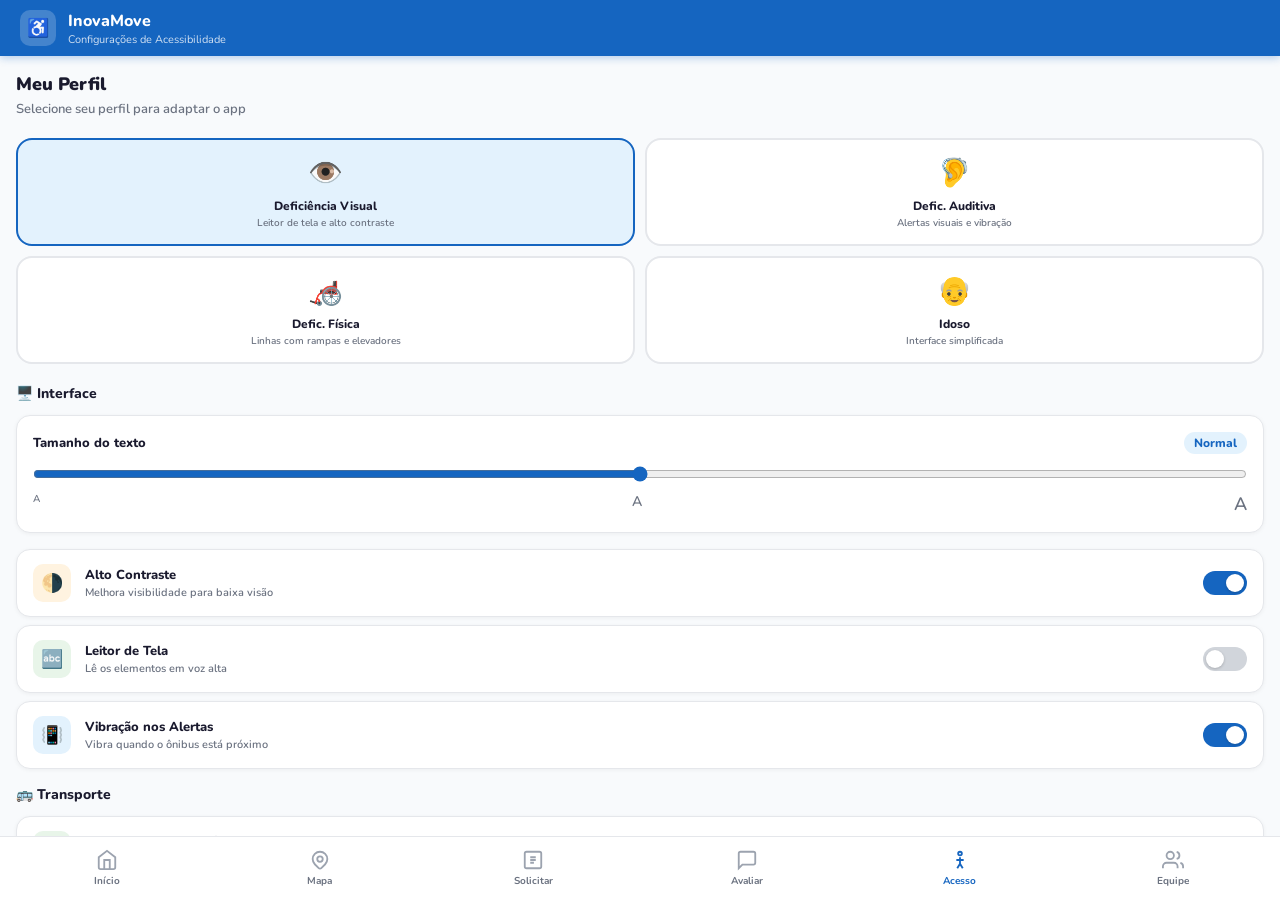
==== acessibilidade.html @ 270d5763 "Add files via upload" ====
<!DOCTYPE html>
<html lang="pt-BR">
<head>
  <meta charset="UTF-8">
  <meta name="viewport" content="width=device-width, initial-scale=1.0">
  <title>InovaMove - Acessibilidade</title>
  <link rel="preconnect" href="https://fonts.googleapis.com">
  <link href="https://fonts.googleapis.com/css2?family=Nunito:wght@400;600;700;800;900&display=swap" rel="stylesheet">
  <style>
    *{margin:0;padding:0;box-sizing:border-box;}
    :root{
      --blue:#1565C0;--blue-light:#1976D2;--blue-pale:#E3F2FD;
      --green:#2E7D32;--green-light:#4CAF50;
      --text:#1a1a2e;--text-muted:#6b7280;--border:#e5e7eb;
      --bg:#f8fafc;--white:#ffffff;
    }
    body{font-family:'Nunito',sans-serif;background:var(--bg);display:flex;flex-direction:column;height:100vh;overflow:hidden;color:var(--text);}
    header{background:var(--blue);color:white;padding:0 20px;height:56px;display:flex;align-items:center;gap:12px;flex-shrink:0;box-shadow:0 2px 8px rgba(21,101,192,0.3);}
    .header-icon{width:36px;height:36px;background:rgba(255,255,255,0.2);border-radius:10px;display:flex;align-items:center;justify-content:center;font-size:18px;}
    .header-text h1{font-size:16px;font-weight:800;}
    .header-text p{font-size:11px;opacity:0.8;}
    .main{flex:1;overflow-y:auto;padding:16px 16px 80px;}
    .main::-webkit-scrollbar{width:3px;}
    .main::-webkit-scrollbar-thumb{background:var(--border);border-radius:3px;}

    .page-title{font-size:18px;font-weight:900;color:var(--text);margin-bottom:4px;}
    .page-sub{font-size:13px;color:var(--text-muted);font-weight:600;margin-bottom:20px;}

    /* Perfil selector */
    .perfil-grid{display:grid;grid-template-columns:1fr 1fr;gap:10px;margin-bottom:20px;}
    .perfil-card{background:white;border-radius:16px;padding:14px;border:2px solid var(--border);cursor:pointer;text-align:center;transition:all 0.2s;}
    .perfil-card.selected{border-color:var(--blue);background:var(--blue-pale);}
    .perfil-card .emoji{font-size:28px;margin-bottom:6px;}
    .perfil-card .nome{font-size:12px;font-weight:800;color:var(--text);}
    .perfil-card .desc{font-size:10px;color:var(--text-muted);font-weight:600;margin-top:2px;}

    /* Section */
    .section-title{font-size:14px;font-weight:800;color:var(--text);margin-bottom:12px;display:flex;align-items:center;gap:6px;}

    /* Toggle card */
    .toggle-card{background:white;border-radius:14px;border:1px solid var(--border);margin-bottom:8px;overflow:hidden;box-shadow:0 1px 4px rgba(0,0,0,0.05);}
    .toggle-row{display:flex;align-items:center;gap:14px;padding:14px 16px;}
    .toggle-icon{width:38px;height:38px;border-radius:10px;display:flex;align-items:center;justify-content:center;font-size:18px;flex-shrink:0;}
    .toggle-info{flex:1;}
    .toggle-name{font-size:13px;font-weight:800;color:var(--text);}
    .toggle-desc{font-size:11px;color:var(--text-muted);font-weight:600;margin-top:1px;}
    .toggle-switch{position:relative;width:44px;height:24px;flex-shrink:0;}
    .toggle-switch input{opacity:0;width:0;height:0;}
    .slider{position:absolute;inset:0;background:#d1d5db;border-radius:24px;cursor:pointer;transition:0.3s;}
    .slider:before{content:"";position:absolute;height:18px;width:18px;left:3px;bottom:3px;background:white;border-radius:50%;transition:0.3s;box-shadow:0 1px 3px rgba(0,0,0,0.2);}
    input:checked+.slider{background:var(--blue);}
    input:checked+.slider:before{transform:translateX(20px);}

    /* Font size slider */
    .slider-card{background:white;border-radius:14px;border:1px solid var(--border);padding:16px;margin-bottom:16px;box-shadow:0 1px 4px rgba(0,0,0,0.05);}
    .slider-label{display:flex;justify-content:space-between;align-items:center;margin-bottom:12px;}
    .slider-label span{font-size:13px;font-weight:800;}
    .slider-label .val{background:var(--blue-pale);color:var(--blue);padding:3px 10px;border-radius:20px;font-size:12px;font-weight:800;}
    input[type=range]{width:100%;accent-color:var(--blue);}

    /* Save button */
    .save-btn{width:100%;padding:15px;background:var(--blue);color:white;border:none;border-radius:14px;font-size:15px;font-weight:800;cursor:pointer;margin-top:20px;font-family:'Nunito',sans-serif;transition:opacity 0.2s;box-shadow:0 4px 12px rgba(21,101,192,0.3);}
    .save-btn:hover{opacity:0.9;}

    nav{background:white;border-top:1px solid var(--border);display:flex;height:64px;flex-shrink:0;position:fixed;bottom:0;left:0;right:0;}
    .nav-item{flex:1;display:flex;flex-direction:column;align-items:center;justify-content:center;gap:3px;color:var(--text-muted);font-size:10px;font-weight:700;text-decoration:none;cursor:pointer;transition:color 0.2s;border:none;background:none;font-family:'Nunito',sans-serif;}
    .nav-item.active{color:var(--blue);}
    .nav-item svg{width:22px;height:22px;}

    /* Toast */
    .toast{position:fixed;bottom:80px;left:50%;transform:translateX(-50%) translateY(20px);background:var(--green);color:white;padding:10px 24px;border-radius:20px;font-size:13px;font-weight:700;opacity:0;transition:all 0.3s;z-index:999;white-space:nowrap;}
    .toast.show{opacity:1;transform:translateX(-50%) translateY(0);}
  </style>
</head>
<body>
<header>
  <div class="header-icon">♿</div>
  <div class="header-text"><h1>InovaMove</h1><p>Configurações de Acessibilidade</p></div>
</header>

<div class="main">
  <div class="page-title">Meu Perfil</div>
  <div class="page-sub">Selecione seu perfil para adaptar o app</div>

  <div class="perfil-grid">
    <div class="perfil-card selected" onclick="selecionarPerfil(this)">
      <div class="emoji">👁️</div>
      <div class="nome">Deficiência Visual</div>
      <div class="desc">Leitor de tela e alto contraste</div>
    </div>
    <div class="perfil-card" onclick="selecionarPerfil(this)">
      <div class="emoji">🦻</div>
      <div class="nome">Defic. Auditiva</div>
      <div class="desc">Alertas visuais e vibração</div>
    </div>
    <div class="perfil-card" onclick="selecionarPerfil(this)">
      <div class="emoji">🦽</div>
      <div class="nome">Defic. Física</div>
      <div class="desc">Linhas com rampas e elevadores</div>
    </div>
    <div class="perfil-card" onclick="selecionarPerfil(this)">
      <div class="emoji">👴</div>
      <div class="nome">Idoso</div>
      <div class="desc">Interface simplificada</div>
    </div>
  </div>

  <div class="section-title">🖥️ Interface</div>

  <div class="slider-card">
    <div class="slider-label">
      <span>Tamanho do texto</span>
      <span class="val" id="font-val">Normal</span>
    </div>
    <input type="range" min="1" max="3" value="2" oninput="updateFont(this.value)">
    <div style="display:flex;justify-content:space-between;margin-top:4px;">
      <span style="font-size:10px;color:var(--text-muted);font-weight:600;">A</span>
      <span style="font-size:14px;color:var(--text-muted);font-weight:600;">A</span>
      <span style="font-size:18px;color:var(--text-muted);font-weight:600;">A</span>
    </div>
  </div>

  <div class="toggle-card">
    <div class="toggle-row">
      <div class="toggle-icon" style="background:#FFF3E0">🌗</div>
      <div class="toggle-info">
        <div class="toggle-name">Alto Contraste</div>
        <div class="toggle-desc">Melhora visibilidade para baixa visão</div>
      </div>
      <label class="toggle-switch"><input type="checkbox" checked><span class="slider"></span></label>
    </div>
  </div>

  <div class="toggle-card">
    <div class="toggle-row">
      <div class="toggle-icon" style="background:#E8F5E9">🔤</div>
      <div class="toggle-info">
        <div class="toggle-name">Leitor de Tela</div>
        <div class="toggle-desc">Lê os elementos em voz alta</div>
      </div>
      <label class="toggle-switch"><input type="checkbox"><span class="slider"></span></label>
    </div>
  </div>

  <div class="toggle-card">
    <div class="toggle-row">
      <div class="toggle-icon" style="background:#E3F2FD">📳</div>
      <div class="toggle-info">
        <div class="toggle-name">Vibração nos Alertas</div>
        <div class="toggle-desc">Vibra quando o ônibus está próximo</div>
      </div>
      <label class="toggle-switch"><input type="checkbox" checked><span class="slider"></span></label>
    </div>
  </div>

  <div class="section-title" style="margin-top:16px">🚌 Transporte</div>

  <div class="toggle-card">
    <div class="toggle-row">
      <div class="toggle-icon" style="background:#E8F5E9">♿</div>
      <div class="toggle-info">
        <div class="toggle-name">Apenas Linhas Acessíveis</div>
        <div class="toggle-desc">Mostra só ônibus com rampa/elevador</div>
      </div>
      <label class="toggle-switch"><input type="checkbox" checked><span class="slider"></span></label>
    </div>
  </div>

  <div class="toggle-card">
    <div class="toggle-row">
      <div class="toggle-icon" style="background:#F3E5F5">🔔</div>
      <div class="toggle-info">
        <div class="toggle-name">Alerta de Chegada</div>
        <div class="toggle-desc">Avisa quando o ônibus está a 2 min</div>
      </div>
      <label class="toggle-switch"><input type="checkbox" checked><span class="slider"></span></label>
    </div>
  </div>

  <div class="toggle-card">
    <div class="toggle-row">
      <div class="toggle-icon" style="background:#FFF3E0">🪑</div>
      <div class="toggle-info">
        <div class="toggle-name">Reservar Assento Prioritário</div>
        <div class="toggle-desc">Solicita assento ao motorista</div>
      </div>
      <label class="toggle-switch"><input type="checkbox"><span class="slider"></span></label>
    </div>
  </div>

  <button class="save-btn" onclick="salvar()">✅ Salvar Configurações</button>
</div>

<div class="toast" id="toast">✅ Configurações salvas!</div>

<nav>
  <a class="nav-item" href="index.html">
    <svg viewBox="0 0 24 24" fill="none" stroke="#9ca3af" stroke-width="2"><path d="M3 9l9-7 9 7v11a2 2 0 0 1-2 2H5a2 2 0 0 1-2-2z"/><polyline points="9 22 9 12 15 12 15 22"/></svg>
    Início
  </a>
  <a class="nav-item" href="mapa.html">
    <svg viewBox="0 0 24 24" fill="none" stroke="#9ca3af" stroke-width="2"><circle cx="12" cy="11" r="3"/><path d="M17.657 16.657L13.414 20.9a1.998 1.998 0 0 1-2.827 0l-4.244-4.243a8 8 0 1 1 11.314 0z"/></svg>
    Mapa
  </a>
  <a class="nav-item" href="solicitacao.html">
    <svg viewBox="0 0 24 24" fill="none" stroke="#9ca3af" stroke-width="2"><rect x="3" y="3" width="18" height="18" rx="2"/><path d="M9 9h6M9 12h6M9 15h4"/></svg>
    Solicitar
  </a>
  <a class="nav-item" href="feedback.html">
    <svg viewBox="0 0 24 24" fill="none" stroke="#9ca3af" stroke-width="2"><path d="M21 15a2 2 0 0 1-2 2H7l-4 4V5a2 2 0 0 1 2-2h14a2 2 0 0 1 2 2z"/></svg>
    Avaliar
  </a>
  <a class="nav-item active" href="acessibilidade.html">
    <svg viewBox="0 0 24 24" fill="none" stroke="#1565C0" stroke-width="2"><circle cx="12" cy="5" r="2"/><path d="M12 9v7M9 21l3-5 3 5M8 12h8"/></svg>
    Acesso
  </a>
  <a class="nav-item" href="sobre.html">
    <svg viewBox="0 0 24 24" fill="none" stroke="#9ca3af" stroke-width="2"><path d="M17 21v-2a4 4 0 0 0-4-4H5a4 4 0 0 0-4 4v2"/><circle cx="9" cy="7" r="4"/><path d="M23 21v-2a4 4 0 0 0-3-3.87M16 3.13a4 4 0 0 1 0 7.75"/></svg>
    Equipe
  </a>
</nav>

<script>
function selecionarPerfil(el){
  document.querySelectorAll('.perfil-card').forEach(c=>c.classList.remove('selected'));
  el.classList.add('selected');
}
function updateFont(v){
  const labels=['Pequeno','Normal','Grande'];
  document.getElementById('font-val').textContent=labels[v-1];
}
function salvar(){
  const t=document.getElementById('toast');
  t.classList.add('show');
  setTimeout(()=>t.classList.remove('show'),2500);
}
</script>
</body>
</html>
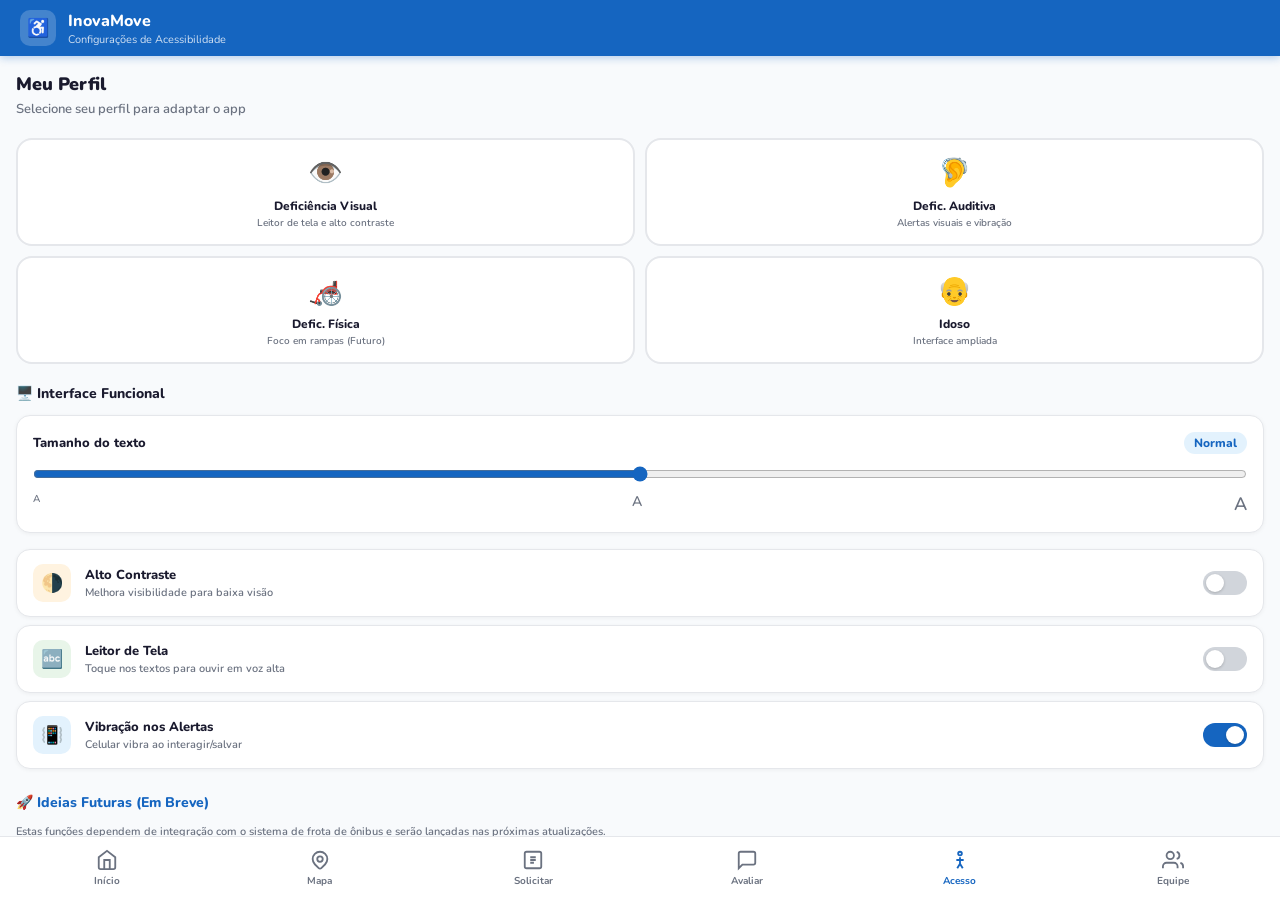
==== commit 9dee5c8b: "Add files via upload" ====
--- a/acessibilidade.html
+++ b/acessibilidade.html
@@ -14,7 +14,30 @@
       --text:#1a1a2e;--text-muted:#6b7280;--border:#e5e7eb;
       --bg:#f8fafc;--white:#ffffff;
     }
-    body{font-family:'Nunito',sans-serif;background:var(--bg);display:flex;flex-direction:column;height:100vh;overflow:hidden;color:var(--text);}
+
+    /* ── MODO ALTO CONTRASTE ── */
+    body.high-contrast {
+      --bg: #000000;
+      --white: #121212;
+      --text: #FFFF00;
+      --text-muted: #DDDDDD;
+      --border: #FFFF00;
+      --blue: #FFFF00;
+      --blue-light: #FFFF00;
+      --blue-pale: #222222;
+      --green: #00FF00;
+      --green-light: #00FF00;
+    }
+    body.high-contrast header { background: #000000; color: #FFFF00; border-bottom: 2px solid #FFFF00; }
+    body.high-contrast .header-icon { background: #FFFF00; color: #000000; }
+    body.high-contrast .save-btn { background: #FFFF00; color: #000000; font-weight: 900; }
+    body.high-contrast .nav-item.active { color: #FFFF00; }
+    body.high-contrast .nav-item.active svg path, 
+    body.high-contrast .nav-item.active svg circle, 
+    body.high-contrast .nav-item.active svg rect { stroke: #FFFF00; }
+    body.high-contrast .toggle-switch .slider:before { background: #000000; }
+
+    body{font-family:'Nunito',sans-serif;background:var(--bg);display:flex;flex-direction:column;height:100vh;overflow:hidden;color:var(--text); transition: zoom 0.2s;}
     header{background:var(--blue);color:white;padding:0 20px;height:56px;display:flex;align-items:center;gap:12px;flex-shrink:0;box-shadow:0 2px 8px rgba(21,101,192,0.3);}
     .header-icon{width:36px;height:36px;background:rgba(255,255,255,0.2);border-radius:10px;display:flex;align-items:center;justify-content:center;font-size:18px;}
     .header-text h1{font-size:16px;font-weight:800;}
@@ -28,7 +51,7 @@
 
     /* Perfil selector */
     .perfil-grid{display:grid;grid-template-columns:1fr 1fr;gap:10px;margin-bottom:20px;}
-    .perfil-card{background:white;border-radius:16px;padding:14px;border:2px solid var(--border);cursor:pointer;text-align:center;transition:all 0.2s;}
+    .perfil-card{background:var(--white);border-radius:16px;padding:14px;border:2px solid var(--border);cursor:pointer;text-align:center;transition:all 0.2s;}
     .perfil-card.selected{border-color:var(--blue);background:var(--blue-pale);}
     .perfil-card .emoji{font-size:28px;margin-bottom:6px;}
     .perfil-card .nome{font-size:12px;font-weight:800;color:var(--text);}
@@ -38,7 +61,7 @@
     .section-title{font-size:14px;font-weight:800;color:var(--text);margin-bottom:12px;display:flex;align-items:center;gap:6px;}
 
     /* Toggle card */
-    .toggle-card{background:white;border-radius:14px;border:1px solid var(--border);margin-bottom:8px;overflow:hidden;box-shadow:0 1px 4px rgba(0,0,0,0.05);}
+    .toggle-card{background:var(--white);border-radius:14px;border:1px solid var(--border);margin-bottom:8px;overflow:hidden;box-shadow:0 1px 4px rgba(0,0,0,0.05);}
     .toggle-row{display:flex;align-items:center;gap:14px;padding:14px 16px;}
     .toggle-icon{width:38px;height:38px;border-radius:10px;display:flex;align-items:center;justify-content:center;font-size:18px;flex-shrink:0;}
     .toggle-info{flex:1;}
@@ -52,17 +75,24 @@
     input:checked+.slider:before{transform:translateX(20px);}
 
     /* Font size slider */
-    .slider-card{background:white;border-radius:14px;border:1px solid var(--border);padding:16px;margin-bottom:16px;box-shadow:0 1px 4px rgba(0,0,0,0.05);}
+    .slider-card{background:var(--white);border-radius:14px;border:1px solid var(--border);padding:16px;margin-bottom:16px;box-shadow:0 1px 4px rgba(0,0,0,0.05);}
     .slider-label{display:flex;justify-content:space-between;align-items:center;margin-bottom:12px;}
     .slider-label span{font-size:13px;font-weight:800;}
     .slider-label .val{background:var(--blue-pale);color:var(--blue);padding:3px 10px;border-radius:20px;font-size:12px;font-weight:800;}
     input[type=range]{width:100%;accent-color:var(--blue);}
 
+    /* Future Cards */
+    .future-card { opacity: 0.7; position: relative; }
+    .future-card .slider { background: #e5e7eb !important; cursor: not-allowed; }
+    .future-card .slider:before { transform: translateX(0) !important; }
+    .badge-futuro { background: #FFF3E0; color: #E65100; font-size: 9px; font-weight: 800; padding: 2px 6px; border-radius: 10px; border: 1px solid #FFE0B2; margin-left: 6px; display: inline-block; vertical-align: middle; }
+    body.high-contrast .badge-futuro { background: #000; color: #FF0; border-color: #FF0; }
+
     /* Save button */
-    .save-btn{width:100%;padding:15px;background:var(--blue);color:white;border:none;border-radius:14px;font-size:15px;font-weight:800;cursor:pointer;margin-top:20px;font-family:'Nunito',sans-serif;transition:opacity 0.2s;box-shadow:0 4px 12px rgba(21,101,192,0.3);}
+    .save-btn{width:100%;padding:15px;background:var(--blue);color:var(--white);border:none;border-radius:14px;font-size:15px;font-weight:800;cursor:pointer;margin-top:20px;font-family:'Nunito',sans-serif;transition:opacity 0.2s;box-shadow:0 4px 12px rgba(21,101,192,0.3);}
     .save-btn:hover{opacity:0.9;}
 
-    nav{background:white;border-top:1px solid var(--border);display:flex;height:64px;flex-shrink:0;position:fixed;bottom:0;left:0;right:0;}
+    nav{background:var(--white);border-top:1px solid var(--border);display:flex;height:64px;flex-shrink:0;position:fixed;bottom:0;left:0;right:0;}
     .nav-item{flex:1;display:flex;flex-direction:column;align-items:center;justify-content:center;gap:3px;color:var(--text-muted);font-size:10px;font-weight:700;text-decoration:none;cursor:pointer;transition:color 0.2s;border:none;background:none;font-family:'Nunito',sans-serif;}
     .nav-item.active{color:var(--blue);}
     .nav-item svg{width:22px;height:22px;}
@@ -70,6 +100,7 @@
     /* Toast */
     .toast{position:fixed;bottom:80px;left:50%;transform:translateX(-50%) translateY(20px);background:var(--green);color:white;padding:10px 24px;border-radius:20px;font-size:13px;font-weight:700;opacity:0;transition:all 0.3s;z-index:999;white-space:nowrap;}
     .toast.show{opacity:1;transform:translateX(-50%) translateY(0);}
+    body.high-contrast .toast { background: #FFFF00; color: #000; border: 2px solid #000; }
   </style>
 </head>
 <body>
@@ -83,36 +114,36 @@
   <div class="page-sub">Selecione seu perfil para adaptar o app</div>
 
   <div class="perfil-grid">
-    <div class="perfil-card selected" onclick="selecionarPerfil(this)">
+    <div class="perfil-card" onclick="selecionarPerfil(this, 'visual')">
       <div class="emoji">👁️</div>
       <div class="nome">Deficiência Visual</div>
       <div class="desc">Leitor de tela e alto contraste</div>
     </div>
-    <div class="perfil-card" onclick="selecionarPerfil(this)">
+    <div class="perfil-card" onclick="selecionarPerfil(this, 'auditiva')">
       <div class="emoji">🦻</div>
       <div class="nome">Defic. Auditiva</div>
       <div class="desc">Alertas visuais e vibração</div>
     </div>
-    <div class="perfil-card" onclick="selecionarPerfil(this)">
+    <div class="perfil-card" onclick="selecionarPerfil(this, 'fisica')">
       <div class="emoji">🦽</div>
       <div class="nome">Defic. Física</div>
-      <div class="desc">Linhas com rampas e elevadores</div>
-    </div>
-    <div class="perfil-card" onclick="selecionarPerfil(this)">
+      <div class="desc">Foco em rampas (Futuro)</div>
+    </div>
+    <div class="perfil-card" onclick="selecionarPerfil(this, 'idoso')">
       <div class="emoji">👴</div>
       <div class="nome">Idoso</div>
-      <div class="desc">Interface simplificada</div>
-    </div>
-  </div>
-
-  <div class="section-title">🖥️ Interface</div>
+      <div class="desc">Interface ampliada</div>
+    </div>
+  </div>
+
+  <div class="section-title">🖥️ Interface Funcional</div>
 
   <div class="slider-card">
     <div class="slider-label">
       <span>Tamanho do texto</span>
       <span class="val" id="font-val">Normal</span>
     </div>
-    <input type="range" min="1" max="3" value="2" oninput="updateFont(this.value)">
+    <input type="range" min="1" max="3" value="2" id="slider-fonte" oninput="updateFont(this.value)">
     <div style="display:flex;justify-content:space-between;margin-top:4px;">
       <span style="font-size:10px;color:var(--text-muted);font-weight:600;">A</span>
       <span style="font-size:14px;color:var(--text-muted);font-weight:600;">A</span>
@@ -122,118 +153,200 @@
 
   <div class="toggle-card">
     <div class="toggle-row">
-      <div class="toggle-icon" style="background:#FFF3E0">🌗</div>
+      <div class="toggle-icon" style="background:#FFF3E0; color:#000;">🌗</div>
       <div class="toggle-info">
         <div class="toggle-name">Alto Contraste</div>
         <div class="toggle-desc">Melhora visibilidade para baixa visão</div>
       </div>
-      <label class="toggle-switch"><input type="checkbox" checked><span class="slider"></span></label>
+      <label class="toggle-switch"><input type="checkbox" id="toggle-contraste" onchange="aplicarAltoContraste(this.checked)"><span class="slider"></span></label>
     </div>
   </div>
 
   <div class="toggle-card">
     <div class="toggle-row">
-      <div class="toggle-icon" style="background:#E8F5E9">🔤</div>
+      <div class="toggle-icon" style="background:#E8F5E9; color:#000;">🔤</div>
       <div class="toggle-info">
         <div class="toggle-name">Leitor de Tela</div>
-        <div class="toggle-desc">Lê os elementos em voz alta</div>
-      </div>
-      <label class="toggle-switch"><input type="checkbox"><span class="slider"></span></label>
+        <div class="toggle-desc">Toque nos textos para ouvir em voz alta</div>
+      </div>
+      <label class="toggle-switch"><input type="checkbox" id="toggle-leitor"><span class="slider"></span></label>
     </div>
   </div>
 
   <div class="toggle-card">
     <div class="toggle-row">
-      <div class="toggle-icon" style="background:#E3F2FD">📳</div>
+      <div class="toggle-icon" style="background:#E3F2FD; color:#000;">📳</div>
       <div class="toggle-info">
         <div class="toggle-name">Vibração nos Alertas</div>
-        <div class="toggle-desc">Vibra quando o ônibus está próximo</div>
-      </div>
-      <label class="toggle-switch"><input type="checkbox" checked><span class="slider"></span></label>
-    </div>
-  </div>
-
-  <div class="section-title" style="margin-top:16px">🚌 Transporte</div>
-
-  <div class="toggle-card">
-    <div class="toggle-row">
-      <div class="toggle-icon" style="background:#E8F5E9">♿</div>
-      <div class="toggle-info">
-        <div class="toggle-name">Apenas Linhas Acessíveis</div>
-        <div class="toggle-desc">Mostra só ônibus com rampa/elevador</div>
-      </div>
-      <label class="toggle-switch"><input type="checkbox" checked><span class="slider"></span></label>
-    </div>
-  </div>
-
-  <div class="toggle-card">
-    <div class="toggle-row">
-      <div class="toggle-icon" style="background:#F3E5F5">🔔</div>
-      <div class="toggle-info">
-        <div class="toggle-name">Alerta de Chegada</div>
-        <div class="toggle-desc">Avisa quando o ônibus está a 2 min</div>
-      </div>
-      <label class="toggle-switch"><input type="checkbox" checked><span class="slider"></span></label>
-    </div>
-  </div>
-
-  <div class="toggle-card">
-    <div class="toggle-row">
-      <div class="toggle-icon" style="background:#FFF3E0">🪑</div>
-      <div class="toggle-info">
-        <div class="toggle-name">Reservar Assento Prioritário</div>
-        <div class="toggle-desc">Solicita assento ao motorista</div>
-      </div>
-      <label class="toggle-switch"><input type="checkbox"><span class="slider"></span></label>
+        <div class="toggle-desc">Celular vibra ao interagir/salvar</div>
+      </div>
+      <label class="toggle-switch"><input type="checkbox" id="toggle-vibra" checked onchange="testarVibracao(this.checked)"><span class="slider"></span></label>
+    </div>
+  </div>
+
+  <!-- SEÇÃO DE IDEIAS FUTURAS -->
+  <div class="section-title" style="margin-top:24px; color: var(--blue);">🚀 Ideias Futuras (Em Breve)</div>
+  <p style="font-size: 11px; color: var(--text-muted); margin-bottom: 12px; font-weight: 600;">
+    Estas funções dependem de integração com o sistema de frota de ônibus e serão lançadas nas próximas atualizações.
+  </p>
+
+  <div class="toggle-card future-card">
+    <div class="toggle-row">
+      <div class="toggle-icon" style="background:#E8F5E9; color:#000;">♿</div>
+      <div class="toggle-info">
+        <div class="toggle-name">Apenas Linhas Acessíveis <span class="badge-futuro">Em breve</span></div>
+        <div class="toggle-desc">Filtrar ônibus com rampa/elevador no mapa</div>
+      </div>
+      <label class="toggle-switch"><input type="checkbox" disabled><span class="slider"></span></label>
+    </div>
+  </div>
+
+  <div class="toggle-card future-card">
+    <div class="toggle-row">
+      <div class="toggle-icon" style="background:#F3E5F5; color:#000;">🔔</div>
+      <div class="toggle-info">
+        <div class="toggle-name">Alerta de Chegada <span class="badge-futuro">Em breve</span></div>
+        <div class="toggle-desc">Aviso GPS quando o ônibus estiver a 2 min</div>
+      </div>
+      <label class="toggle-switch"><input type="checkbox" disabled><span class="slider"></span></label>
+    </div>
+  </div>
+
+  <div class="toggle-card future-card">
+    <div class="toggle-row">
+      <div class="toggle-icon" style="background:#FFF3E0; color:#000;">🪑</div>
+      <div class="toggle-info">
+        <div class="toggle-name">Reservar Assento Prioritário <span class="badge-futuro">Em breve</span></div>
+        <div class="toggle-desc">Aviso direto no painel do motorista</div>
+      </div>
+      <label class="toggle-switch"><input type="checkbox" disabled><span class="slider"></span></label>
     </div>
   </div>
 
   <button class="save-btn" onclick="salvar()">✅ Salvar Configurações</button>
 </div>
 
-<div class="toast" id="toast">✅ Configurações salvas!</div>
+<div class="toast" id="toast">✅ Configurações salvas e aplicadas!</div>
 
 <nav>
   <a class="nav-item" href="index.html">
-    <svg viewBox="0 0 24 24" fill="none" stroke="#9ca3af" stroke-width="2"><path d="M3 9l9-7 9 7v11a2 2 0 0 1-2 2H5a2 2 0 0 1-2-2z"/><polyline points="9 22 9 12 15 12 15 22"/></svg>
+    <svg viewBox="0 0 24 24" fill="none" stroke="currentColor" stroke-width="2"><path d="M3 9l9-7 9 7v11a2 2 0 0 1-2 2H5a2 2 0 0 1-2-2z"/><polyline points="9 22 9 12 15 12 15 22"/></svg>
     Início
   </a>
   <a class="nav-item" href="mapa.html">
-    <svg viewBox="0 0 24 24" fill="none" stroke="#9ca3af" stroke-width="2"><circle cx="12" cy="11" r="3"/><path d="M17.657 16.657L13.414 20.9a1.998 1.998 0 0 1-2.827 0l-4.244-4.243a8 8 0 1 1 11.314 0z"/></svg>
+    <svg viewBox="0 0 24 24" fill="none" stroke="currentColor" stroke-width="2"><circle cx="12" cy="11" r="3"/><path d="M17.657 16.657L13.414 20.9a1.998 1.998 0 0 1-2.827 0l-4.244-4.243a8 8 0 1 1 11.314 0z"/></svg>
     Mapa
   </a>
   <a class="nav-item" href="solicitacao.html">
-    <svg viewBox="0 0 24 24" fill="none" stroke="#9ca3af" stroke-width="2"><rect x="3" y="3" width="18" height="18" rx="2"/><path d="M9 9h6M9 12h6M9 15h4"/></svg>
+    <svg viewBox="0 0 24 24" fill="none" stroke="currentColor" stroke-width="2"><rect x="3" y="3" width="18" height="18" rx="2"/><path d="M9 9h6M9 12h6M9 15h4"/></svg>
     Solicitar
   </a>
   <a class="nav-item" href="feedback.html">
-    <svg viewBox="0 0 24 24" fill="none" stroke="#9ca3af" stroke-width="2"><path d="M21 15a2 2 0 0 1-2 2H7l-4 4V5a2 2 0 0 1 2-2h14a2 2 0 0 1 2 2z"/></svg>
+    <svg viewBox="0 0 24 24" fill="none" stroke="currentColor" stroke-width="2"><path d="M21 15a2 2 0 0 1-2 2H7l-4 4V5a2 2 0 0 1 2-2h14a2 2 0 0 1 2 2z"/></svg>
     Avaliar
   </a>
   <a class="nav-item active" href="acessibilidade.html">
-    <svg viewBox="0 0 24 24" fill="none" stroke="#1565C0" stroke-width="2"><circle cx="12" cy="5" r="2"/><path d="M12 9v7M9 21l3-5 3 5M8 12h8"/></svg>
+    <svg viewBox="0 0 24 24" fill="none" stroke="currentColor" stroke-width="2"><circle cx="12" cy="5" r="2"/><path d="M12 9v7M9 21l3-5 3 5M8 12h8"/></svg>
     Acesso
   </a>
   <a class="nav-item" href="sobre.html">
-    <svg viewBox="0 0 24 24" fill="none" stroke="#9ca3af" stroke-width="2"><path d="M17 21v-2a4 4 0 0 0-4-4H5a4 4 0 0 0-4 4v2"/><circle cx="9" cy="7" r="4"/><path d="M23 21v-2a4 4 0 0 0-3-3.87M16 3.13a4 4 0 0 1 0 7.75"/></svg>
+    <svg viewBox="0 0 24 24" fill="none" stroke="currentColor" stroke-width="2"><path d="M17 21v-2a4 4 0 0 0-4-4H5a4 4 0 0 0-4 4v2"/><circle cx="9" cy="7" r="4"/><path d="M23 21v-2a4 4 0 0 0-3-3.87M16 3.13a4 4 0 0 1 0 7.75"/></svg>
     Equipe
   </a>
 </nav>
 
 <script>
-function selecionarPerfil(el){
-  document.querySelectorAll('.perfil-card').forEach(c=>c.classList.remove('selected'));
+// ── FUNCIONALIDADES DE ACESSIBILIDADE ──
+
+// 1. SELEÇÃO DE PERFIL E AUTOMAÇÃO
+function selecionarPerfil(el, tipo) {
+  document.querySelectorAll('.perfil-card').forEach(c => c.classList.remove('selected'));
   el.classList.add('selected');
-}
+
+  const contraste = document.getElementById('toggle-contraste');
+  const leitor = document.getElementById('toggle-leitor');
+  const vibra = document.getElementById('toggle-vibra');
+  const slider = document.getElementById('slider-fonte');
+
+  // Reseta tudo
+  contraste.checked = false; leitor.checked = false; vibra.checked = false; slider.value = 2;
+  
+  // Aplica presets baseados no perfil
+  if(tipo === 'visual') {
+    contraste.checked = true;
+    leitor.checked = true;
+  } else if (tipo === 'auditiva') {
+    vibra.checked = true;
+  } else if (tipo === 'idoso') {
+    slider.value = 3;
+  }
+
+  // Dispara eventos para aplicar visualmente
+  aplicarAltoContraste(contraste.checked);
+  updateFont(slider.value);
+}
+
+// 2. TAMANHO DA FONTE (ZOOM)
 function updateFont(v){
-  const labels=['Pequeno','Normal','Grande'];
-  document.getElementById('font-val').textContent=labels[v-1];
-}
+  const labels = ['Pequeno','Normal','Grande'];
+  document.getElementById('font-val').textContent = labels[v-1];
+  
+  // Aplica zoom no body para simular aumento de fonte geral
+  let zoomLevel = "100%";
+  if(v == 1) zoomLevel = "90%";
+  if(v == 3) zoomLevel = "115%";
+  
+  document.body.style.zoom = zoomLevel;
+}
+
+// 3. ALTO CONTRASTE
+function aplicarAltoContraste(ativo) {
+  if (ativo) {
+    document.body.classList.add('high-contrast');
+  } else {
+    document.body.classList.remove('high-contrast');
+  }
+}
+
+// 4. VIBRAÇÃO
+function testarVibracao(ativo) {
+  if (ativo && navigator.vibrate) {
+    navigator.vibrate(200); // Vibra por 200ms
+  }
+}
+
+// 5. LEITOR DE TELA (Speech Synthesis API)
+document.addEventListener('click', function(e) {
+  const leitorAtivo = document.getElementById('toggle-leitor').checked;
+  
+  // Se o leitor estiver ligado e o elemento clicado não for um input/botão de toggle
+  if(leitorAtivo && e.target.tagName !== 'INPUT' && e.target.tagName !== 'LABEL' && e.target.tagName !== 'SPAN') {
+    let textoParaLer = e.target.innerText || e.target.textContent;
+    
+    // Pega apenas o texto mais próximo se clicar num container muito grande
+    if(textoParaLer && textoParaLer.trim() !== "") {
+      window.speechSynthesis.cancel(); // Para fala anterior
+      let leitura = new SpeechSynthesisUtterance(textoParaLer.trim());
+      leitura.lang = 'pt-BR';
+      leitura.rate = 1.0;
+      window.speechSynthesis.speak(leitura);
+    }
+  }
+});
+
+// 6. SALVAR CONFIGURAÇÕES
 function salvar(){
-  const t=document.getElementById('toast');
+  const t = document.getElementById('toast');
   t.classList.add('show');
-  setTimeout(()=>t.classList.remove('show'),2500);
+  
+  // Feedback de vibração ao salvar
+  const vibraAtivo = document.getElementById('toggle-vibra').checked;
+  if(vibraAtivo && navigator.vibrate) {
+    navigator.vibrate([100, 50, 100]); // Padrão de vibração de sucesso
+  }
+  
+  setTimeout(() => t.classList.remove('show'), 3000);
 }
 </script>
 </body>
-</html>
+</html>
